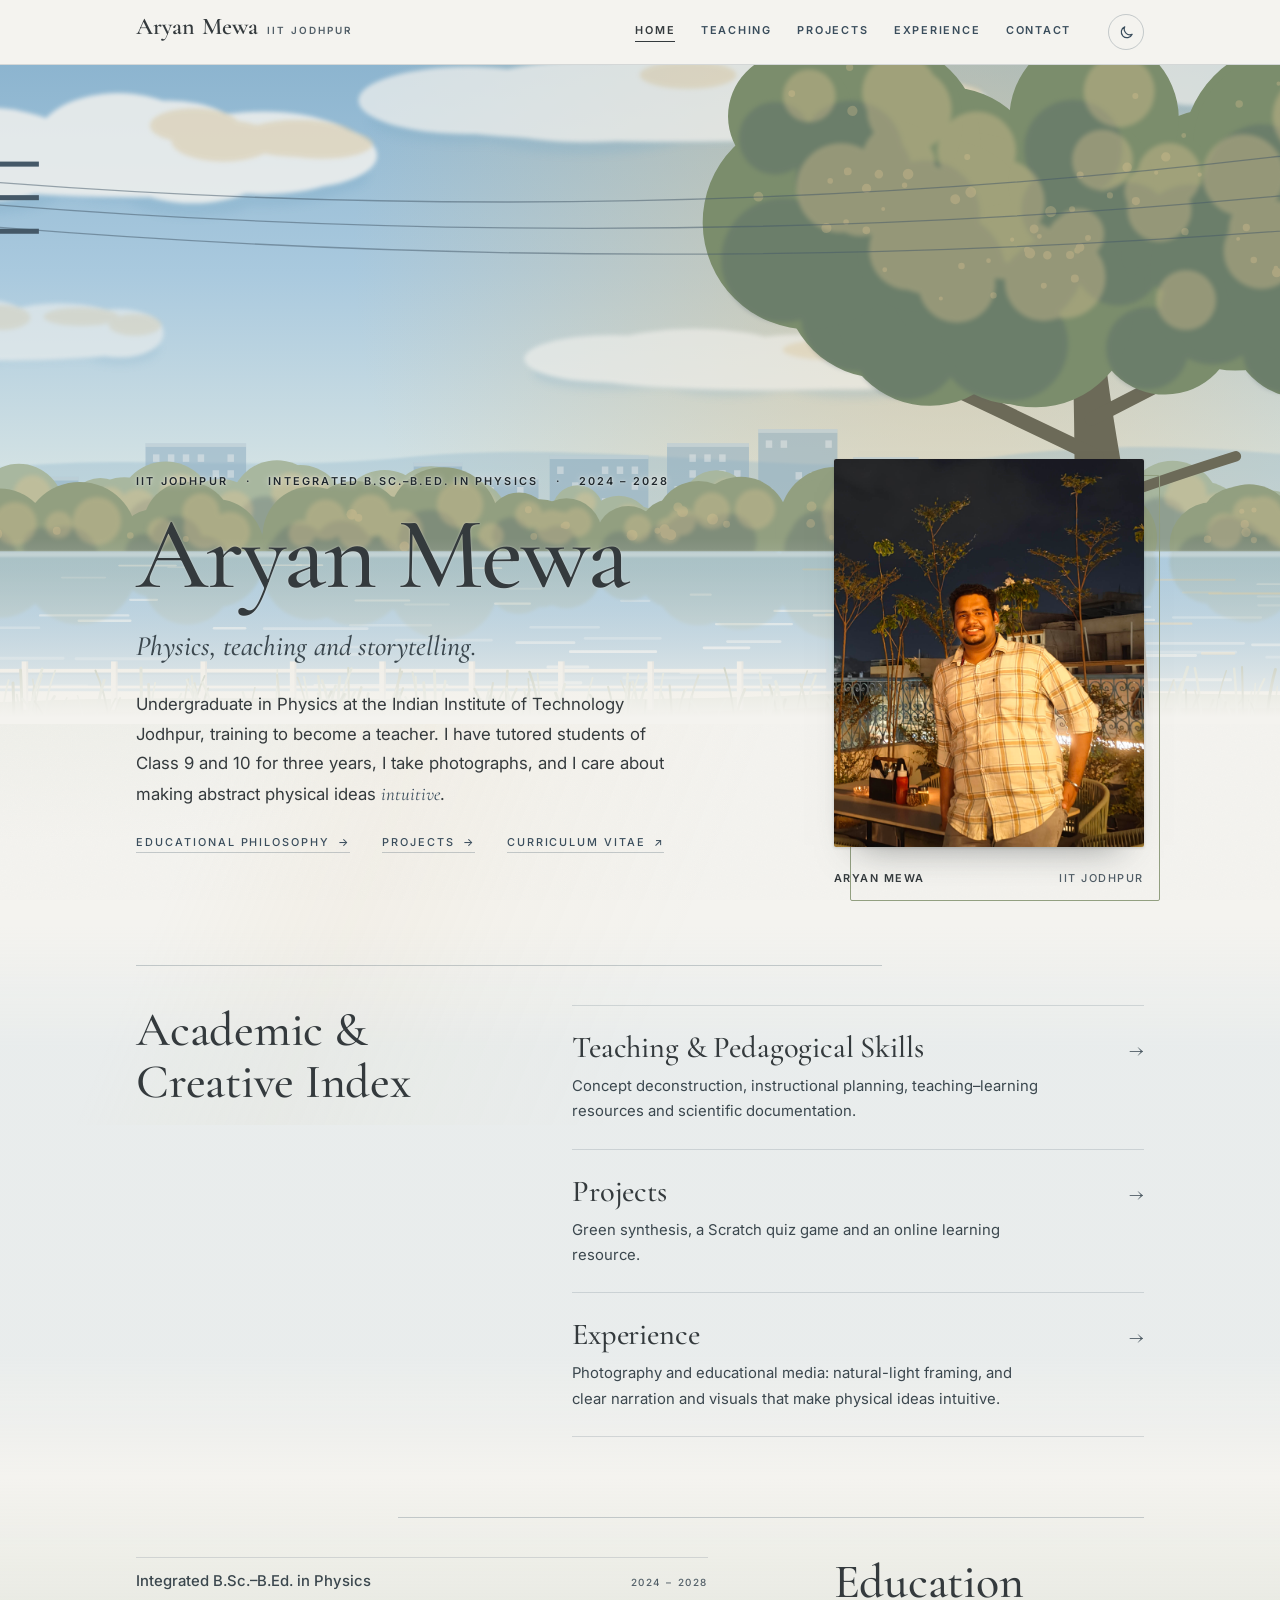
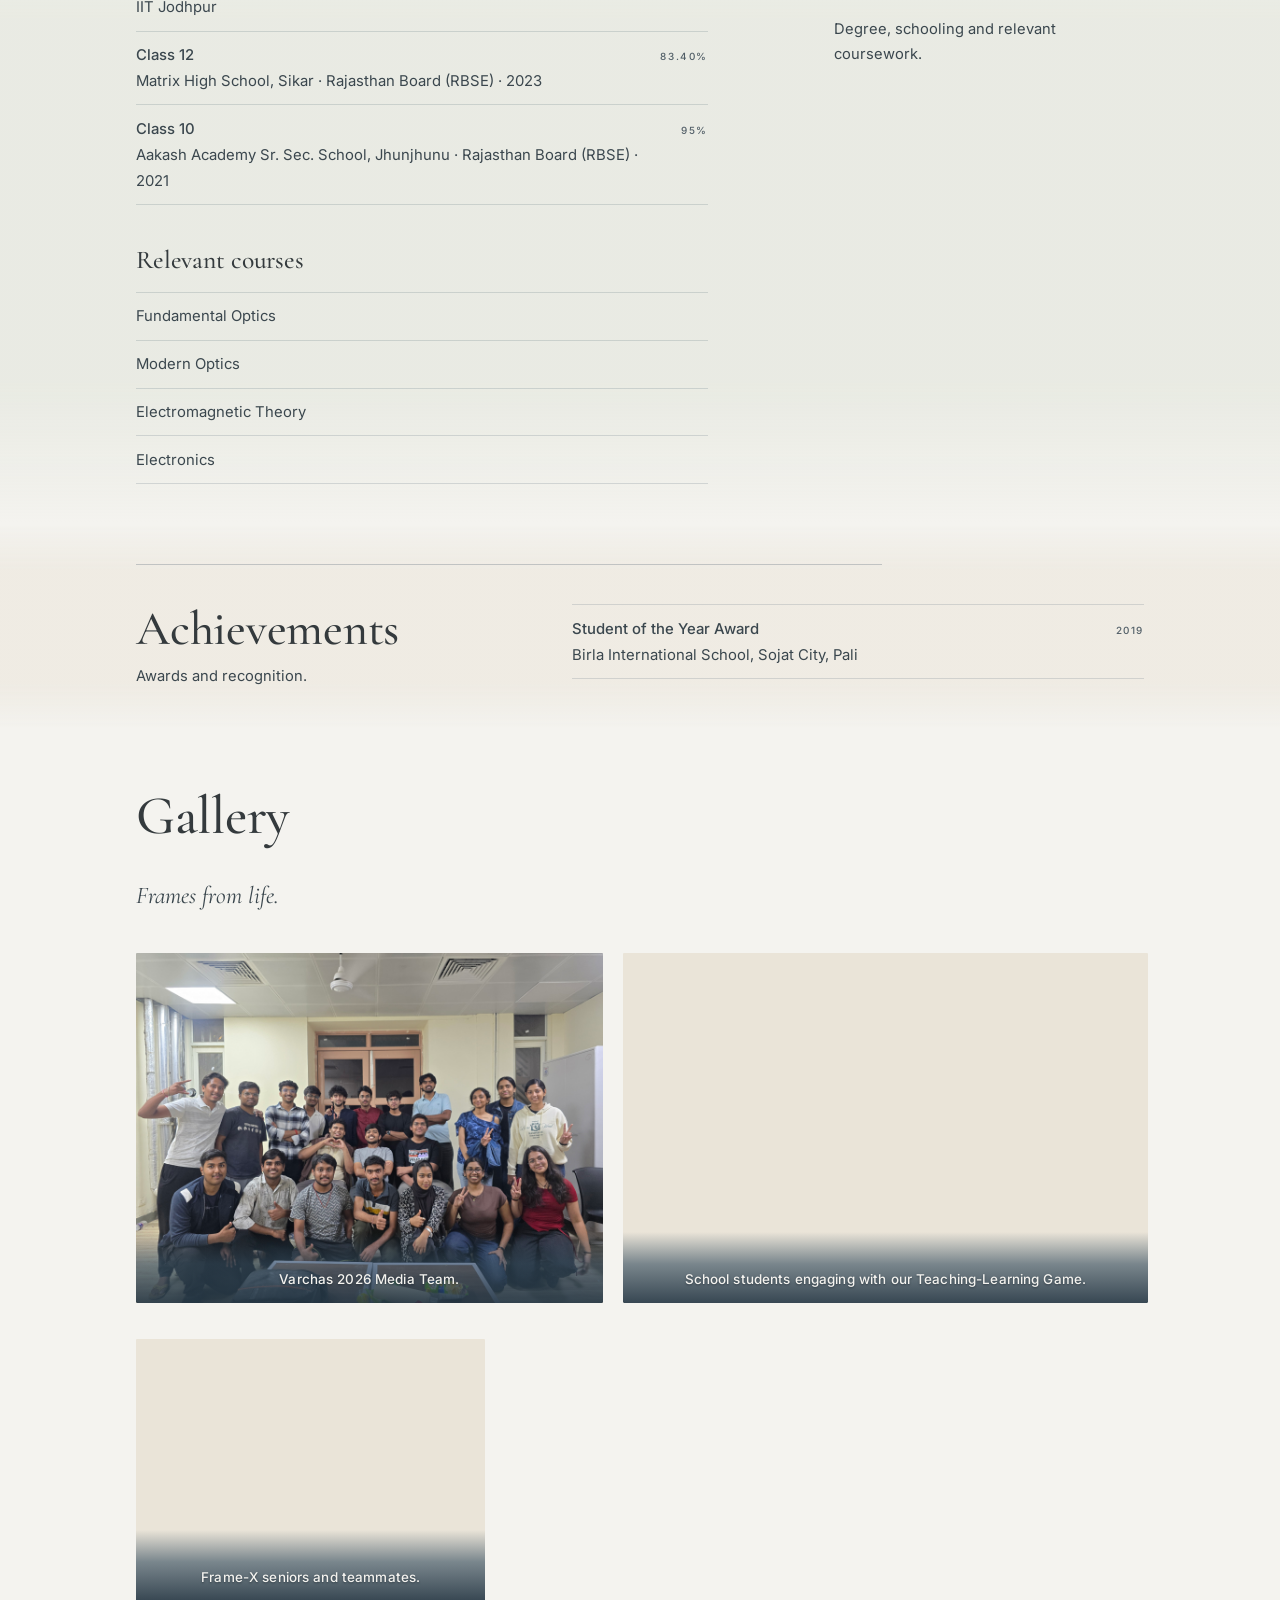
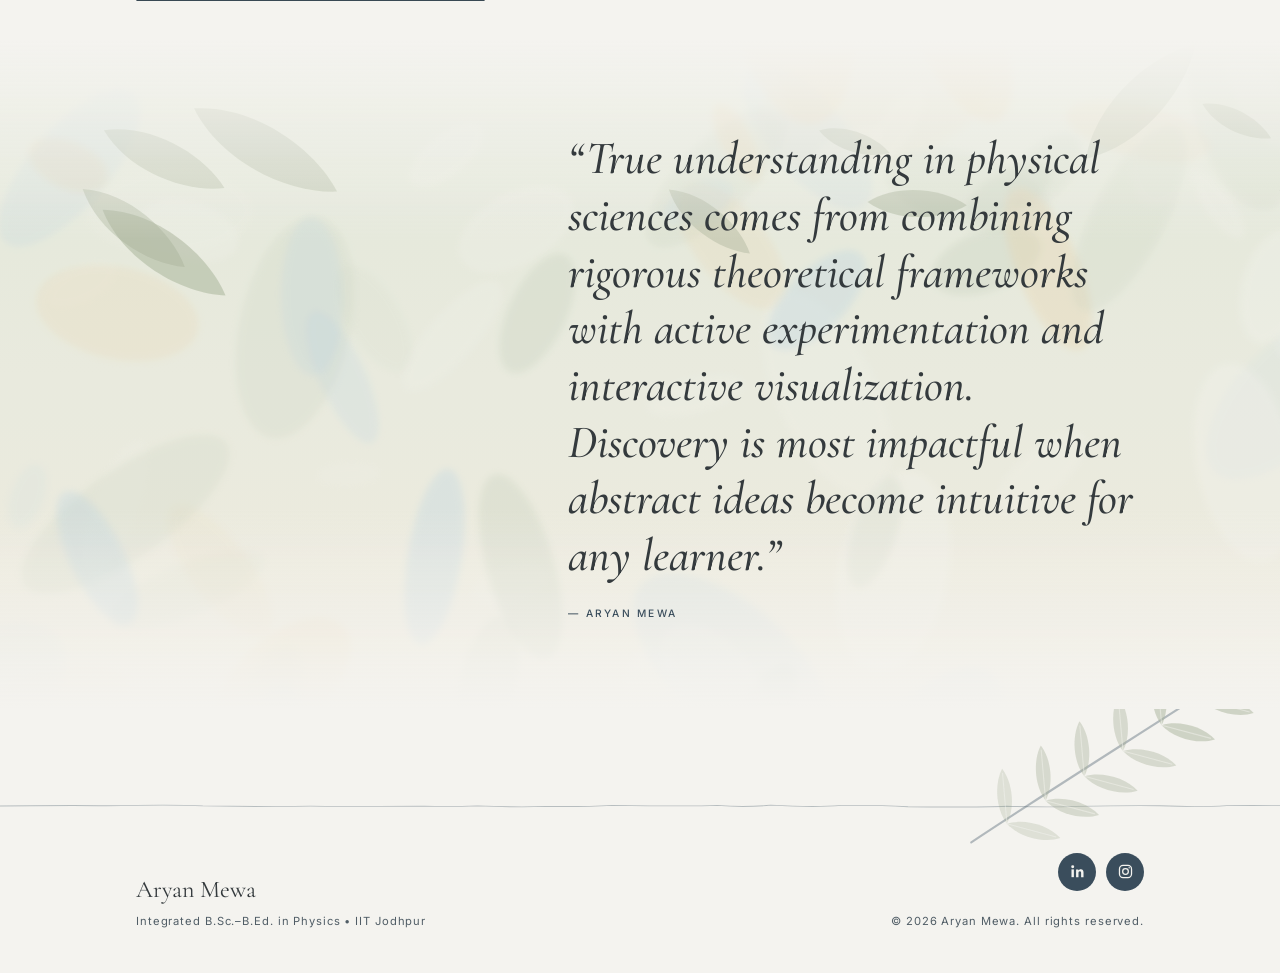
==== index.html @ 39372179 "Initial portfolio upload" ====
<!DOCTYPE html>
<html lang="en">
<head>
  <meta charset="UTF-8">
  <meta name="viewport" content="width=device-width, initial-scale=1.0">
  <title>Aryan Mewa — Physics, Pedagogy &amp; Creative Media | IIT Jodhpur</title>
  <meta name="description" content="Academic and creative portfolio of Aryan Mewa — Integrated B.Sc.–B.Ed. Student in Physics at the Indian Institute of Technology Jodhpur.">
  <meta name="theme-color" content="#F4F3EF">
  <meta name="color-scheme" content="light dark">
  <script>(function(){var t=null;try{t=localStorage.getItem('theme')}catch(e){}if(t!=='dark'&&t!=='light'){t=(window.matchMedia&&matchMedia('(prefers-color-scheme: dark)').matches)?'dark':'light'}document.documentElement.setAttribute('data-theme',t)})();</script>
  <link rel="preconnect" href="https://fonts.googleapis.com">
  <link rel="preconnect" href="https://fonts.gstatic.com" crossorigin>
  <link href="https://fonts.googleapis.com/css2?family=Cormorant+Garamond:ital,wght@0,400;0,500;0,600;1,400;1,500&family=Inter:wght@300;400;500;600&display=swap" rel="stylesheet">
  <link rel="stylesheet" href="assets/style.css">
</head>
<body>
<a class="skip" href="#main">Skip to content</a>
<div class="atmos" aria-hidden="true"></div>
<div class="beam" aria-hidden="true"></div>
<div class="grain" aria-hidden="true"></div>

<header class="nav" data-open="false">
  <div class="nav__in">
    <a class="brand" href="index.html" aria-label="Aryan Mewa, home">Aryan Mewa<small>IIT Jodhpur</small></a>
    <button class="theme-toggle" type="button" aria-label="Switch to dark mode" aria-pressed="false" title="Switch to dark mode"><svg class="ico-moon" viewBox="0 0 24 24" fill="none" stroke="currentColor" stroke-width="1.7" stroke-linecap="round" stroke-linejoin="round" aria-hidden="true" focusable="false"><path d="M20 14.5A8 8 0 0 1 9.5 4a8 8 0 1 0 10.5 10.5z"/></svg><svg class="ico-sun" viewBox="0 0 24 24" fill="none" stroke="currentColor" stroke-width="1.7" stroke-linecap="round" aria-hidden="true" focusable="false"><circle cx="12" cy="12" r="4"/><path d="M12 2.5v2.2M12 19.3v2.2M2.5 12h2.2M19.3 12h2.2M5.3 5.3l1.6 1.6M17.1 17.1l1.6 1.6M5.3 18.7l1.6-1.6M17.1 6.9l1.6-1.6"/></svg></button>
    <button class="nav__toggle" type="button" aria-expanded="false" aria-controls="site-nav">Menu</button>
    <nav aria-label="Primary"><ul class="nav__links" id="site-nav"><li><a href="index.html" aria-current="page">Home</a></li><li><a href="teaching.html">Teaching</a></li><li><a href="projects.html">Projects</a></li><li><a href="experience.html">Experience</a></li><li><a href="contact.html">Contact</a></li></ul></nav>
  </div>
</header>
<main id="main">
<div class="scene scene--home" aria-hidden="true">
  <img class="layer" data-depth="1" src="assets/scenes/home-sky.svg" alt="">
  <img class="layer" data-depth="0.55" src="assets/scenes/home-mid.svg" alt="">
  <img class="layer" data-depth="0.2" src="assets/scenes/home-fore.svg" alt="">
</div>
<section class="hero" aria-labelledby="page-title">
  <div class="wrap">
    <div class="hero__text">
      <p class="kicker reveal">IIT Jodhpur<span aria-hidden="true">·</span>Integrated B.Sc.&ndash;B.Ed. in Physics<span aria-hidden="true">·</span>2024 &ndash; 2028</p>
      <h1 id="page-title" class="hero-name reveal">Aryan Mewa</h1>
      <p class="scene__lede reveal" style="--d:.15s">Physics, teaching and storytelling.</p>
      <p class="lede-sans reveal" style="--d:.25s">Undergraduate in Physics at the Indian Institute of Technology Jodhpur, training to become a teacher. I have tutored students of Class 9 and 10 for three years, I take photographs, and I care about making abstract physical ideas <span class="hl">intuitive</span>.</p>
      <p class="links reveal" style="--d:.3s">
        <a class="go" href="teaching.html">Educational Philosophy <span aria-hidden="true">&rarr;</span></a>
        <a class="go" href="projects.html">Projects <span aria-hidden="true">&rarr;</span></a>
        <a class="go" href="contact.html" data-report-link="cv">Curriculum Vitae <span aria-hidden="true">&nearr;</span></a>
      </p>
    </div>
    <div class="hero__photo reveal" style="--d:.2s">
<figure class="portrait " data-portrait>
  <div class="portrait__frame">
    <img alt="Portrait of Aryan Mewa" width="800" height="1000" hidden>
    <div class="portrait__ph">
      <svg viewBox="0 0 48 48" fill="none" stroke="currentColor" stroke-width="1.6" stroke-linecap="round" aria-hidden="true"><circle cx="24" cy="17" r="8"/><path d="M8 43c1.5-9.5 8-14.5 16-14.5S38.500 33.500 40 43"/></svg>
      <strong>Your photograph goes here</strong>
      <span>Put a photo in the <code>profile-photo</code> folder, then run <code>update-photos.command</code>.</span>
    </div>
  </div>
  <figcaption><strong>Aryan Mewa</strong><span>IIT Jodhpur</span></figcaption>
</figure>
    </div>
  </div>
</section>

<section class="chapter " data-tone="sky">
  <div class="wrap">
    <div class="chapter__head chapter__head--sticky reveal">
      <h2>Academic &amp; Creative Index</h2>
    </div>
    <div class="chapter__body reveal" style="--d:.12s">
      <ul class="index">
        <li><a href="teaching.html"><div><h3>Teaching &amp; Pedagogical Skills</h3><p>Concept deconstruction, instructional planning, teaching&ndash;learning resources and scientific documentation.</p></div><span class="arrow" aria-hidden="true">&rarr;</span></a></li>
        <li><a href="projects.html"><div><h3>Projects</h3><p>Green synthesis, a Scratch quiz game and an online learning resource.</p></div><span class="arrow" aria-hidden="true">&rarr;</span></a></li>
        <li><a href="experience.html"><div><h3>Experience</h3><p>Photography and educational media: natural-light framing, and clear narration and visuals that make physical ideas intuitive.</p></div><span class="arrow" aria-hidden="true">&rarr;</span></a></li>
      </ul>
    </div>
  </div>
</section>

<section class="chapter chapter--flip" data-tone="sage">
  <div class="wrap">
    <div class="chapter__head chapter__head--sticky reveal">
      <h2>Education</h2>
      <p>Degree, schooling and relevant coursework.</p>
    </div>
    <div class="chapter__body reveal" style="--d:.12s">
      <ul class="ruled">
        <li><span><strong>Integrated B.Sc.&ndash;B.Ed. in Physics</strong><br>IIT Jodhpur</span><span class="tag">2024 &ndash; 2028</span></li>
        <li><span><strong>Class 12</strong><br>Matrix High School, Sikar &middot; Rajasthan Board (RBSE) &middot; 2023</span><span class="tag">83.40%</span></li>
        <li><span><strong>Class 10</strong><br>Aakash Academy Sr. Sec. School, Jhunjhunu &middot; Rajasthan Board (RBSE) &middot; 2021</span><span class="tag">95%</span></li>
      </ul>
      <h3 class="plain-h">Relevant courses</h3>
      <ul class="ruled ruled--bullets">
        <li><span>Fundamental Optics</span></li>
        <li><span>Modern Optics</span></li>
        <li><span>Electromagnetic Theory</span></li>
        <li><span>Electronics</span></li>
      </ul>
    </div>
  </div>
</section>

<section class="chapter " data-tone="paper">
  <div class="wrap">
    <div class="chapter__head chapter__head--sticky reveal">
      <h2>Achievements</h2>
      <p>Awards and recognition.</p>
    </div>
    <div class="chapter__body reveal" style="--d:.12s">
      <ul class="ruled">
        <li><span><strong>Student of the Year Award</strong><br>Birla International School, Sojat City, Pali</span><span class="tag">2019</span></li>
      </ul>
    </div>
  </div>
</section>

<section class="gallery" id="gallery" aria-labelledby="gallery-title">
  <div class="wrap">
    <div class="gallery__head">
      <h2 id="gallery-title">Gallery</h2>
      <p>Frames from life.</p>
    </div>
    <div id="gallery-root"></div>
  </div>
</section>

<section class="interlude" aria-label="Quotation">
  <img class="interlude__bg" src="assets/scenes/dapple.svg" alt="" aria-hidden="true">
  <div class="wrap">
    <blockquote class="reveal right">&ldquo;True understanding in physical sciences comes from combining rigorous theoretical frameworks with active experimentation and interactive visualization. Discovery is most impactful when abstract ideas become intuitive for any learner.&rdquo;<cite>— Aryan Mewa</cite></blockquote>
  </div>
</section>
</main>
<footer class="foot">
  <img class="foot__rule" src="assets/scenes/hand-rule.svg" alt="" aria-hidden="true">
  <img class="foot__sprig" src="assets/scenes/sprig.svg" alt="" aria-hidden="true">
  <div class="wrap">
    <div>
      <span class="foot__name">Aryan Mewa</span>
      <small>Integrated B.Sc.&ndash;B.Ed. in Physics &bull; IIT Jodhpur</small>
    </div>
    <div class="foot__right">
      <ul class="social" aria-label="Aryan Mewa online"><li><a href="https://www.linkedin.com/in/aryan-mewa-22254923b" target="_blank" rel="noopener noreferrer" aria-label="LinkedIn (opens in a new tab)" title="LinkedIn"><svg viewBox="0 0 24 24" fill="currentColor" aria-hidden="true" focusable="false"><circle cx="5.2" cy="5.3" r="2.1"/><rect x="3.5" y="9" width="3.4" height="11"/><path d="M10 9h3.2v1.6c.6-1.1 1.9-1.9 3.5-1.9 3 0 3.8 2 3.8 4.6V20h-3.4v-5.8c0-1.4-.3-2.4-1.7-2.4-1.5 0-2 1-2 2.5V20H10z"/></svg></a></li><li><a href="https://www.instagram.com/ben_mew_/" target="_blank" rel="noopener noreferrer" aria-label="Instagram (opens in a new tab)" title="Instagram"><svg viewBox="0 0 24 24" fill="none" stroke="currentColor" stroke-width="1.8" aria-hidden="true" focusable="false"><rect x="3.5" y="3.5" width="17" height="17" rx="5"/><circle cx="12" cy="12" r="4"/><circle cx="17.2" cy="6.8" r="1" fill="currentColor" stroke="none"/></svg></a></li></ul>
      <span class="s">&copy; 2026 Aryan Mewa. All rights reserved.</span>
    </div>
  </div>
</footer>
<script src="assets/photos.js" defer></script>
<script src="assets/site.js" defer></script>
<script src="assets/portrait.js" defer></script>
<script src="assets/gallery.js" defer></script>
<script src="assets/report.js" defer></script>
</body>
</html>
---- assets/style.css ----
/* ==========================================================================
   Aryan Mewa — portfolio
   A quiet, naturalistic, afternoon-light design system.
   One continuous environment: sections are separated by whitespace, thin rules,
   soft tonal washes and illustration — not by stacks of boxes.
   ========================================================================== */

:root {
  /* palette */
  --sky: #A9C9DE;
  --sky-deep: #7EABC6;
  --mist: #F4F3EF;
  --paper: #EAE4D8;
  --sage: #B8C5AE;
  --olive: #929F80;
  --blush: #D9B7B1;
  --sun: #E7C995;
  --ink-blue: #3a4d5c;
  --ink: #343A3D;

  /* derived text tones (checked for AA on --mist) */
  --ink-soft: #3b474e;
  --caption: #505d66;
  --olive-ink: #43523a;
  --rose-ink: #6e413c;
  --sun-ink: #77591f;
  --rule: rgba(69, 89, 104, 0.28);
  --rule-soft: rgba(69, 89, 104, 0.18);

  /* type */
  --serif: "Cormorant Garamond", "Hiragino Mincho ProN", "Yu Mincho", "Iowan Old Style", Georgia, serif;
  --sans: "Inter", system-ui, -apple-system, "Segoe UI", Roboto, sans-serif;

  /* space + measure */
  --wrap: 1120px;
  --gutter: clamp(20px, 5vw, 56px);
  --measure: 60ch;
  --s1: 0.5rem;
  --s2: 1rem;
  --s3: 1.5rem;
  --s4: 2.5rem;
  --s5: clamp(3.5rem, 7vw, 6rem);
  --s6: clamp(5rem, 11vw, 9.5rem);

  --ease: cubic-bezier(0.22, 0.61, 0.36, 1);
  --slow: 1.3s;
}

*, *::before, *::after { box-sizing: border-box; }
html { background: var(--mist); -webkit-text-size-adjust: 100%; }
body {
  margin: 0;
  font-family: var(--sans);
  font-size: 1rem;
  line-height: 1.75;
  color: var(--ink);
  background: transparent;
  text-rendering: optimizeLegibility;
  -webkit-font-smoothing: antialiased;
  overflow-x: hidden;
}
img, svg { max-width: 100%; display: block; }
a { color: inherit; text-decoration: none; }
::selection { background: rgba(231, 201, 149, 0.55); color: var(--ink); }
:focus-visible { outline: 2px solid var(--ink-blue); outline-offset: 4px; border-radius: 2px; }

.skip { position: absolute; left: -999px; top: 8px; background: var(--mist); padding: 8px 14px; z-index: 100; border: 1px solid var(--rule); }
.skip:focus { left: 12px; }

/* --------------------------------------------------------------------------
   Atmosphere: a quiet sky wash and paper tone, always BEHIND the content
   -------------------------------------------------------------------------- */
.atmos { position: fixed; inset: 0; z-index: -3; pointer-events: none;
  background:
    radial-gradient(70% 42% at 10% 4%, rgba(169, 201, 222, 0.30), transparent 70%),
    radial-gradient(55% 36% at 94% 30%, rgba(231, 201, 149, 0.14), transparent 72%),
    radial-gradient(60% 40% at 4% 64%, rgba(184, 197, 174, 0.18), transparent 74%),
    var(--mist);
}
.beam { position: fixed; inset: -25%; z-index: -2; pointer-events: none; will-change: transform;
  background: linear-gradient(112deg, transparent 38%, rgba(231, 201, 149, 0.08) 46%, rgba(231, 201, 149, 0.03) 52%, transparent 60%);
  animation: beam 90s ease-in-out infinite alternate;
}
@keyframes beam { from { transform: translate3d(-5%, 0, 0); } to { transform: translate3d(6%, 0, 0); } }
/* paper grain now lives behind the content and is barely there */
.grain { position: fixed; inset: 0; z-index: -1; pointer-events: none; opacity: 0.35; mix-blend-mode: multiply;
  background-image: url("data:image/svg+xml,%3Csvg xmlns='http://www.w3.org/2000/svg' width='220' height='220'%3E%3Cfilter id='n'%3E%3CfeTurbulence type='fractalNoise' baseFrequency='.8' numOctaves='2' stitchTiles='stitch'/%3E%3CfeColorMatrix values='0 0 0 0 .27 0 0 0 0 .35 0 0 0 0 .41 0 0 0 .06 0'/%3E%3C/filter%3E%3Crect width='100%25' height='100%25' filter='url(%23n)'/%3E%3C/svg%3E");
}

/* --------------------------------------------------------------------------
   Navigation: solid, crisp, no backdrop blur
   -------------------------------------------------------------------------- */
.nav { position: fixed; top: 0; left: 0; right: 0; z-index: 50; background: var(--mist); border-bottom: 1px solid var(--rule-soft); }
.nav__in { max-width: var(--wrap); margin: 0 auto; padding: 14px var(--gutter); display: flex; align-items: baseline; justify-content: space-between; gap: var(--s3); }
.brand { font-family: var(--serif); font-size: 1.5rem; font-weight: 600; letter-spacing: 0.005em; color: var(--ink); line-height: 1; }
.brand small { font: 600 0.62rem var(--sans); letter-spacing: 0.2em; text-transform: uppercase; color: var(--caption); margin-left: 0.9em; }
.nav__links { display: flex; gap: clamp(12px, 2vw, 30px); margin: 0; padding: 0; list-style: none; }
.nav__links a { position: relative; display: inline-block; padding: 6px 0; font: 600 0.68rem var(--sans); letter-spacing: 0.16em; text-transform: uppercase; color: var(--ink-blue); transition: color 0.4s var(--ease); }
.nav__links a::after { content: ""; position: absolute; left: 0; right: 0; bottom: 1px; height: 1px; background: currentColor; transform: scaleX(0); transform-origin: left; transition: transform 0.6s var(--ease); }
.nav__links a:hover::after, .nav__links a[aria-current="page"]::after { transform: scaleX(1); }
.nav__links a:hover, .nav__links a[aria-current="page"] { color: var(--ink); }
.nav__toggle { display: none; background: none; border: 0; padding: 6px 0; font: 600 0.68rem var(--sans); letter-spacing: 0.18em; text-transform: uppercase; color: var(--ink-blue); cursor: pointer; }

@media (max-width: 980px) { .nav__links { gap: 12px; } .nav__links a { letter-spacing: 0.1em; font-size: 0.64rem; } .brand small { display: none; } }
@media (max-width: 840px) {
  .nav__in { gap: 0; }
  .nav__toggle { display: inline-block; margin-left: auto; }
  .nav__links { position: absolute; top: 100%; left: 0; right: 0; flex-direction: column; gap: 0; padding: 8px var(--gutter) 22px;
    background: var(--mist); border-bottom: 1px solid var(--rule);
    opacity: 0; visibility: hidden; transform: translateY(-6px); transition: opacity 0.4s var(--ease), transform 0.4s var(--ease), visibility 0.4s; }
  .nav[data-open="true"] .nav__links { opacity: 1; visibility: visible; transform: none; }
  .nav__links a { display: block; padding: 13px 0; font-size: 0.76rem; letter-spacing: 0.16em; border-bottom: 1px solid var(--rule-soft); }
  .nav__links a::after { display: none; }
}

/* --------------------------------------------------------------------------
   Scene: a clear illustrated band that settles into paper; the title sits on
   paper, so every word keeps full contrast.
   -------------------------------------------------------------------------- */
.scene { position: relative; height: clamp(360px, 44vw, 600px); margin-top: 58px; overflow: hidden; isolation: isolate; background: var(--sky); }
.scene--home { height: clamp(420px, 52vw, 700px); }
.scene .layer { position: absolute; left: 0; top: -6%; width: 100%; height: 112%; object-fit: cover; object-position: 50% 100%; user-select: none; -webkit-user-drag: none; }
@media (max-width: 700px) { .scene { height: clamp(300px, 70vw, 420px); } .scene--home { height: clamp(340px, 86vw, 480px); } .scene .layer { object-position: 66% 100%; } }
.scene::after { content: ""; position: absolute; left: 0; right: 0; bottom: -1px; height: 28%; z-index: 5; pointer-events: none;
  background: linear-gradient(to bottom, rgba(244, 243, 239, 0), var(--mist) 96%); }
.pagehead { position: relative; z-index: 6; margin-top: calc(-1 * clamp(110px, 14.5vw, 215px)); padding-top: 1.75rem; padding-bottom: var(--s3); }
.wrap { max-width: var(--wrap); margin: 0 auto; padding-inline: var(--gutter); }

.kicker { display: flex; flex-wrap: wrap; align-items: baseline; gap: 0.4rem 1.1rem; margin: 0 0 var(--s2);
  font: 600 0.68rem var(--sans); letter-spacing: 0.2em; text-transform: uppercase; color: var(--ink-blue); }
h1, h2, h3, h4 { font-family: var(--serif); font-weight: 500; color: var(--ink); margin: 0; letter-spacing: -0.005em; }
h1 { font-size: clamp(2.6rem, 6.2vw, 5rem); line-height: 1.04; font-weight: 500; max-width: 17ch; }
h1.hero-name { font-size: clamp(3.2rem, 8vw, 6.4rem); font-weight: 500; max-width: none; letter-spacing: -0.02em; line-height: 0.98; }
.scene__lede { max-width: 36rem; margin: var(--s3) 0 0; font-family: var(--serif); font-style: italic; font-weight: 500; font-size: clamp(1.3rem, 2.4vw, 1.75rem); line-height: 1.35; color: var(--ink-soft); }
.scene__meta { margin: var(--s3) 0 0; max-width: 32rem; font-size: 0.95rem; color: var(--ink-soft); }

/* --------------------------------------------------------------------------
   Chapters: open, asymmetric, separated by whitespace and a single thin rule
   -------------------------------------------------------------------------- */
.chapter { position: relative; padding: var(--s4) 0; background: var(--wash, none); }
.chapter[data-tone="sky"]   { --wash: linear-gradient(to bottom, transparent, rgba(169, 201, 222, 0.14) 22%, rgba(169, 201, 222, 0.14) 78%, transparent); }
.chapter[data-tone="sage"]  { --wash: linear-gradient(to bottom, transparent, rgba(184, 197, 174, 0.18) 22%, rgba(184, 197, 174, 0.18) 78%, transparent); }
.chapter[data-tone="blush"] { --wash: linear-gradient(to bottom, transparent, rgba(217, 183, 177, 0.14) 22%, rgba(217, 183, 177, 0.14) 78%, transparent); }
.chapter[data-tone="sun"]   { --wash: linear-gradient(to bottom, transparent, rgba(231, 201, 149, 0.14) 22%, rgba(231, 201, 149, 0.14) 78%, transparent); }
.chapter[data-tone="paper"] { --wash: linear-gradient(to bottom, transparent, rgba(234, 228, 216, 0.5) 22%, rgba(234, 228, 216, 0.5) 78%, transparent); }
.chapter--quiet { padding: var(--s4) 0 var(--s5); }

.chapter > .wrap { display: grid; grid-template-columns: repeat(12, minmax(0, 1fr)); column-gap: clamp(16px, 3vw, 40px); row-gap: var(--s4); }
.chapter > .wrap::before { content: ""; grid-column: 1 / span 9; border-top: 1px solid var(--rule); margin-bottom: calc(var(--s4) * -0.4); }
.chapter--flip > .wrap::before { grid-column: 4 / -1; }
.chapter__head { grid-column: 1 / span 4; align-self: start; }
.chapter__body { grid-column: 6 / span 7; min-width: 0; }
.chapter--flip .chapter__head { grid-column: 9 / span 4; grid-row: 2; }
.chapter--flip .chapter__body { grid-column: 1 / span 7; grid-row: 2; }
.chapter--wide .chapter__body { grid-column: 1 / -1; }
.chapter--wide .chapter__head { grid-column: 1 / span 7; }
.chapter > .wrap { grid-auto-flow: row; }
.chapter__head, .chapter__body { grid-row: 2; }
.chapter--wide .chapter__body { grid-row: 3; }

@media (min-width: 900px) { .chapter__head--sticky { position: sticky; top: 96px; } }
@media (max-width: 899px) {
  .chapter > .wrap { display: block; }
  .chapter > .wrap::before { display: block; margin-bottom: var(--s4); }
  .chapter__head { margin-bottom: var(--s3); }
}

.chapter h2 { font-size: clamp(2rem, 3.8vw, 3rem); line-height: 1.08; font-weight: 500; margin-bottom: var(--s1); }
.eyebrow { display: block; margin-bottom: var(--s1); font: 600 0.66rem var(--sans); letter-spacing: 0.2em; text-transform: uppercase; color: var(--olive-ink); }
.eyebrow--sky { color: var(--ink-blue); } .eyebrow--rose { color: var(--rose-ink); } .eyebrow--sun { color: var(--sun-ink); }
.chapter__head p { margin: 0; max-width: 22rem; font-size: 0.92rem; line-height: 1.7; color: var(--ink-soft); }

/* text */
.chapter__body p { margin: 0 0 1.25em; max-width: var(--measure); color: var(--ink); }
.lede { font-size: clamp(1.05rem, 1.5vw, 1.2rem); line-height: 1.75; color: var(--ink); }
.chapter__body p:last-child { margin-bottom: 0; }
.chapter__body strong, .chapter__head strong { font-weight: 500; }
.hl { font-family: var(--serif); font-style: italic; font-size: 1.12em; color: var(--ink-blue); }
.chapter__body em { font-style: italic; }
.small { font-size: 0.84rem; color: var(--caption); }
.label { display: block; margin-bottom: 0.6rem; font: 600 0.64rem var(--sans); letter-spacing: 0.2em; text-transform: uppercase; color: var(--ink-blue); }

/* pull quotes */
.pull { margin: var(--s4) 0; padding: 0 0 0 var(--s3); border-left: 2px solid var(--olive); max-width: 40rem; font-family: var(--serif); font-style: italic; font-weight: 500; font-size: clamp(1.3rem, 2.4vw, 1.75rem); line-height: 1.4; color: var(--ink-blue); }
.pull cite { display: block; margin-top: var(--s2); font: 500 0.64rem var(--sans); font-style: normal; letter-spacing: 0.2em; text-transform: uppercase; color: var(--caption); }

/* Interlude: a large quiet moment — dappled light and one quotation */
.interlude { position: relative; overflow: hidden; padding: var(--s5) 0; isolation: isolate; }
.interlude__bg { position: absolute; left: 0; top: -12%; width: 100%; height: 124%; object-fit: cover; z-index: -1; opacity: 0.8; }
.interlude::before, .interlude::after { content: ""; position: absolute; left: 0; right: 0; height: 30%; z-index: 0; pointer-events: none; }
.interlude::before { top: 0; background: linear-gradient(var(--mist), transparent); }
.interlude::after { bottom: 0; background: linear-gradient(transparent, var(--mist)); }
.interlude blockquote { position: relative; z-index: 1; margin: 0 auto 0 0; max-width: 36rem; font-family: var(--serif); font-style: italic; font-size: clamp(1.7rem, 3.8vw, 2.9rem); line-height: 1.22; font-weight: 500; color: var(--ink); }
.interlude blockquote.right { margin-left: auto; margin-right: 0; }
.interlude cite { display: block; margin-top: var(--s3); font: 500 0.64rem var(--sans); font-style: normal; letter-spacing: 0.22em; text-transform: uppercase; color: var(--ink-blue); }

/* --------------------------------------------------------------------------
   Content patterns (all open: rules + whitespace)
   -------------------------------------------------------------------------- */
/* numbered path (method steps, learning pursuits) */
.path { list-style: none; margin: 0; padding: 0; position: relative; counter-reset: p; }
.path::before { content: ""; position: absolute; left: 11px; top: 14px; bottom: 14px; width: 1px; background: linear-gradient(var(--olive), var(--rule) 80%, transparent); }
.path li { position: relative; padding: 0 0 var(--s3) 54px; counter-increment: p; }
.path li:last-child { padding-bottom: 0; }
.path li::before { content: ""; position: absolute; left: 6px; top: 10px; width: 11px; height: 11px; border-radius: 50%; background: var(--mist); border: 1px solid var(--olive); box-shadow: 0 0 0 4px rgba(244, 243, 239, 0.9); }
.path li:nth-child(3n+1)::before { background: var(--sun); border-color: #c9a45e; }
.path .no { display: block; font-family: var(--serif); font-style: italic; font-size: 1.05rem; color: var(--olive-ink); margin-bottom: 2px; }
.path h3 { font-size: 1.28rem; font-weight: 500; margin-bottom: 0.2rem; }
.path p { margin: 0; max-width: 46ch; font-size: 0.95rem; color: var(--ink-soft); }

/* ruled list */
.ruled { list-style: none; margin: 0; padding: 0; }
.ruled li { padding: 0.65rem 0; border-bottom: 1px solid var(--rule-soft); font-size: 0.93rem; color: var(--ink-soft); display: flex; justify-content: space-between; gap: var(--s2); align-items: baseline; }
.ruled li:first-child { border-top: 1px solid var(--rule-soft); }
.ruled .tag { font: 500 0.62rem var(--sans); letter-spacing: 0.16em; text-transform: uppercase; color: var(--caption); text-align: right; flex: none; }
.ruled--bullets li { display: block; }

/* open columns divided by hairlines */
.cols { display: grid; gap: var(--s4) clamp(24px, 4vw, 56px); }
.cols--2 { grid-template-columns: repeat(2, minmax(0, 1fr)); }
.cols--3 { grid-template-columns: repeat(3, minmax(0, 1fr)); }
.cols > * { min-width: 0; }
.cols--rule > * + * { border-left: 1px solid var(--rule-soft); padding-left: clamp(18px, 3vw, 40px); }
.cols h3 { font-size: 1.35rem; font-weight: 500; margin-bottom: 0.35rem; }
.cols p { margin: 0; font-size: 0.93rem; color: var(--ink-soft); line-height: 1.7; }
@media (max-width: 899px) {
  .cols--3 { grid-template-columns: 1fr; }
  .cols--rule > * + * { border-left: 0; padding-left: 0; border-top: 1px solid var(--rule-soft); padding-top: var(--s3); }
}
@media (max-width: 560px) { .cols--2 { grid-template-columns: 1fr; } }

/* tools / skills: open definition list */
.deflist { margin: 0; display: grid; grid-template-columns: repeat(2, minmax(0, 1fr)); gap: 0 clamp(24px, 4vw, 56px); }
.deflist > div { padding: var(--s3) 0; border-top: 1px solid var(--rule-soft); }
.deflist dt { font-family: var(--serif); font-size: 1.3rem; font-weight: 500; line-height: 1.2; }
.deflist dt small { display: block; margin-top: 0.2rem; font: 500 0.62rem var(--sans); letter-spacing: 0.18em; text-transform: uppercase; color: var(--olive-ink); }
.deflist dd { margin: 0.5rem 0 0; font-size: 0.93rem; line-height: 1.7; color: var(--ink-soft); max-width: 40ch; }
@media (max-width: 640px) { .deflist { grid-template-columns: 1fr; } }
.deflist--one { grid-template-columns: 1fr; }
.deflist--one dd { max-width: 54ch; }

/* facts strip */
.facts { display: grid; grid-template-columns: repeat(4, minmax(0, 1fr)); margin: var(--s4) 0 0; padding: var(--s3) 0 0; border-top: 1px solid var(--rule); }
.facts > div + div { padding-left: var(--s2); border-left: 1px solid var(--rule-soft); }
.facts dt { font: 500 0.6rem var(--sans); letter-spacing: 0.2em; text-transform: uppercase; color: var(--caption); }
.facts dd { margin: 0.3rem 0 0; font-family: var(--serif); font-size: 1.2rem; line-height: 1.25; }
@media (max-width: 640px) { .facts { grid-template-columns: repeat(2, 1fr); row-gap: var(--s3); } .facts > div:nth-child(3) { padding-left: 0; border-left: 0; } }

/* principles: wide editorial rows with big italic numerals */
.principles { list-style: none; margin: 0; padding: 0; }
.principles li { display: grid; grid-template-columns: 4.2rem minmax(0, 1fr); column-gap: var(--s3); padding: var(--s3) 0; border-top: 1px solid var(--rule-soft); }
.principles li:last-child { border-bottom: 1px solid var(--rule-soft); }
.principles .n { font-family: var(--serif); font-style: italic; font-size: 2.6rem; line-height: 0.9; color: #5d6c4c; }
.principles li:nth-child(2) .n { color: #94554d; } .principles li:nth-child(3) .n { color: #3f7396; }
.principles li:nth-child(4) .n { color: #8a6618; } .principles li:nth-child(5) .n { color: #5d6c4c; } .principles li:nth-child(6) .n { color: #94554d; }
.principles h3 { font-size: 1.45rem; font-weight: 500; line-height: 1.15; }
.principles h3 small { display: block; margin-top: 0.3rem; font: 500 0.62rem var(--sans); letter-spacing: 0.2em; text-transform: uppercase; color: var(--caption); }
.principles p { margin: 0.7rem 0 0; font-size: 0.95rem; color: var(--ink-soft); max-width: 52ch; }

/* a single, genuinely useful grouped note: thin border, paper tint, no nesting */
.note { margin: var(--s3) 0 0; padding: var(--s3); background: rgba(234, 228, 216, 0.6); border: 1px solid var(--rule); border-radius: 2px; }
.note p { margin: 0 0 0.8em; font-size: 0.93rem; color: var(--ink-soft); }
.note .ok { display: flex; gap: 0.5rem; align-items: baseline; font: 500 0.7rem var(--sans); letter-spacing: 0.1em; color: var(--olive-ink); margin: 0; }

/* links + buttons */
.link { color: var(--ink-blue); border-bottom: 1px solid var(--rule); padding-bottom: 1px; transition: color 0.6s var(--ease), border-color 0.6s var(--ease); }
.link:hover { color: var(--ink); border-color: var(--sun); }
.go { display: inline-flex; align-items: baseline; gap: 0.5rem; font: 500 0.68rem var(--sans); letter-spacing: 0.18em; text-transform: uppercase; color: var(--ink-blue); padding-bottom: 3px; border-bottom: 1px solid var(--rule); transition: color 0.6s var(--ease), border-color 0.6s var(--ease), gap 0.6s var(--ease); }
.go:hover { color: var(--ink); border-color: var(--sun); gap: 0.8rem; }
.btn { display: inline-flex; align-items: center; gap: 0.6rem; padding: 0.8rem 1.3rem; font: 500 0.68rem var(--sans); letter-spacing: 0.18em; text-transform: uppercase; color: var(--ink-blue); background: transparent; border: 1px solid rgba(69, 89, 104, 0.4); border-radius: 2px; cursor: pointer; transition: background 0.7s var(--ease), border-color 0.7s var(--ease), color 0.7s var(--ease); }
.btn:hover { background: rgba(169, 201, 222, 0.28); border-color: var(--ink-blue); color: var(--ink); }
.btn svg { width: 15px; height: 15px; flex: none; }

/* index list on Home: open rows */
.index { list-style: none; margin: 0; padding: 0; }
.index li { border-top: 1px solid var(--rule-soft); }
.index li:last-child { border-bottom: 1px solid var(--rule-soft); }
.index a { display: grid; grid-template-columns: minmax(0, 1fr) auto; gap: var(--s3); align-items: baseline; padding: var(--s3) 0; transition: padding-left 0.8s var(--ease); }
.index a:hover { padding-left: 0.6rem; }
.index h3 { font-size: clamp(1.4rem, 2.4vw, 1.9rem); font-weight: 500; line-height: 1.15; transition: color 0.6s var(--ease); }
.index a:hover h3 { color: var(--ink-blue); }
.index p { margin: 0.5rem 0 0; font-size: 0.93rem; color: var(--ink-soft); max-width: 52ch; line-height: 1.7; }
.index .arrow { font-family: var(--serif); font-size: 1.4rem; color: var(--caption); transition: transform 0.8s var(--ease); }
.index a:hover .arrow { transform: translateX(6px); }
@media (max-width: 760px) { .index a { grid-template-columns: 1fr auto; } }

/* contact */
.mail { display: inline-block; font-family: var(--serif); font-size: clamp(1.7rem, 4.6vw, 3.2rem); font-weight: 500; line-height: 1.1; color: var(--ink); border-bottom: 1px solid var(--rule); padding-bottom: 0.2rem; word-break: break-all; transition: border-color 0.6s var(--ease), color 0.6s var(--ease); }
.mail:hover { border-color: var(--sun); color: var(--ink-blue); }
.copied { color: var(--olive-ink); }
.cv-note { display: block; margin-top: 0.8rem; font-size: 0.84rem; color: var(--rose-ink); min-height: 1.3em; }

/* --------------------------------------------------------------------------
   Footer
   -------------------------------------------------------------------------- */
.foot { position: relative; padding: var(--s5) 0 var(--s4); margin-top: 0; overflow: hidden; }
.foot__rule { display: block; width: 100%; height: 14px; margin-bottom: var(--s4); }
.foot .wrap { display: flex; flex-wrap: wrap; justify-content: space-between; gap: var(--s3); align-items: flex-end; position: relative; z-index: 1; }
.foot__name { font-family: var(--serif); font-size: 1.5rem; display: block; line-height: 1.2; }
.foot small, .foot span.s { font: 400 0.7rem var(--sans); letter-spacing: 0.08em; color: var(--caption); }
.foot__sprig { position: absolute; right: -10px; bottom: 120px; width: min(340px, 52vw); opacity: 0.75; pointer-events: none; }
.foot__right { text-align: right; }

/* --------------------------------------------------------------------------
   Motion: ambient only (drifting light, water shimmer); nothing tied to scrolling
   -------------------------------------------------------------------------- */

@media (prefers-reduced-motion: reduce) {
  .beam { animation: none; }
  * { transition-duration: 0.01ms !important; }
}
@media print { .atmos, .beam, .grain, .nav, .scene .layer { display: none; } .scene { min-height: 0; } .scene__title { position: static; } }


/* ==========================================================================
   Portrait (Home + About)
   ========================================================================== */
.hero { position: relative; z-index: 6; margin-top: calc(-1 * clamp(170px, 19.5vw, 290px)); padding-bottom: var(--s4); }
.hero > .wrap { display: grid; grid-template-columns: repeat(12, minmax(0, 1fr)); column-gap: clamp(16px, 3vw, 40px); align-items: end; }
.hero__text { grid-column: 1 / span 7; padding-bottom: var(--s2); }
.hero__photo { grid-column: 9 / span 4; align-self: end; margin-top: calc(-1 * clamp(150px, 19vw, 270px)); }
.hero__text .scene__lede { margin-top: var(--s3); }
.hero__text .lede-sans { margin: var(--s3) 0 0; max-width: 34rem; color: var(--ink); }
.hero__text .links { display: flex; flex-wrap: wrap; gap: 0.9rem 2rem; margin-top: var(--s3); }

.portrait { position: relative; margin: 0; isolation: isolate; }
.portrait::before { content: ""; position: absolute; z-index: -1; inset: 16px -16px -16px 16px; border: 1px solid var(--olive); border-radius: 2px; }
.portrait__frame { position: relative; aspect-ratio: 4 / 5; overflow: hidden; border-radius: 2px; background: var(--paper);
  box-shadow: 0 1px 3px rgba(52, 58, 61, 0.18), 0 22px 36px -24px rgba(52, 58, 61, 0.55); }
.portrait--about .portrait__frame { aspect-ratio: 3 / 4; }
.portrait__frame img { width: 100%; height: 100%; object-fit: cover; object-position: 50% 20%; }
.portrait--about .portrait__frame img { object-position: 50% 28%; }
.portrait figcaption { margin-top: 1.5rem; display: flex; justify-content: space-between; gap: var(--s2); font: 500 0.68rem var(--sans); letter-spacing: 0.14em; text-transform: uppercase; color: var(--caption); }
.portrait figcaption strong { color: var(--ink); font-weight: 600; }
.portrait__ph { position: absolute; inset: 0; display: flex; flex-direction: column; align-items: center; justify-content: center; gap: 0.7rem; padding: var(--s3); text-align: center;
  background: linear-gradient(160deg, #E4E9DF, var(--paper) 55%, #EAD9C3); color: var(--ink); }
.portrait__ph svg { width: 54px; height: 54px; color: var(--ink-blue); }
.portrait__ph strong { font-family: var(--serif); font-size: 1.35rem; font-weight: 600; line-height: 1.15; }
.portrait__ph span { font-size: 0.8rem; line-height: 1.55; color: var(--ink-soft); max-width: 24ch; }
.portrait__ph code { font-size: 0.74rem; background: rgba(69, 89, 104, 0.1); padding: 1px 5px; border-radius: 2px; color: var(--ink); }
.portrait__ph .btn { margin-top: 0.4rem; background: var(--mist); }

@media (max-width: 899px) {
  .hero > .wrap { display: flex; flex-direction: column; align-items: stretch; gap: var(--s4); }
  .hero__photo { margin-top: 0; width: min(66%, 320px); align-self: flex-end; margin-right: 16px; }
  .hero__text { padding-bottom: 0; }
}

/* About: a different composition — the portrait leads a biography row */
.bio { display: grid; grid-template-columns: repeat(12, minmax(0, 1fr)); column-gap: clamp(16px, 3vw, 40px); row-gap: var(--s4); align-items: start; }
.bio__photo { grid-column: 1 / span 4; position: sticky; top: 92px; }
.bio__text { grid-column: 6 / span 7; min-width: 0; }
.bio__text p { margin: 0 0 1.25em; max-width: var(--measure); }
.bio__text p:last-of-type { margin-bottom: 0; }
.bio__head { margin-bottom: var(--s4); }
.bio__head h2 { font-size: clamp(2rem, 3.8vw, 3rem); line-height: 1.08; font-weight: 500; margin-bottom: var(--s1); }
.bio__head p { margin: 0; max-width: 28rem; font-size: 0.95rem; color: var(--ink-soft); }
@media (max-width: 899px) { .bio { display: block; } .bio__photo { position: static; width: min(78%, 340px); margin-bottom: var(--s5); } }

/* ==========================================================================
   Gallery
   ========================================================================== */
.btn--solid { background: var(--ink-blue); border-color: var(--ink-blue); color: var(--mist); }
.btn--solid:hover { background: var(--ink); border-color: var(--ink); color: var(--mist); }

.reel { margin-top: var(--s5); }
.reel:first-child { margin-top: 0; }
.reel__head { display: flex; flex-wrap: wrap; align-items: baseline; justify-content: space-between; gap: 0.4rem var(--s3); margin-bottom: var(--s3); }
.reel__head h2 { font-size: clamp(1.7rem, 3.2vw, 2.5rem); font-weight: 500; line-height: 1.1; }
.reel__head span { font: 600 0.64rem var(--sans); letter-spacing: 0.18em; text-transform: uppercase; color: var(--caption); }
.rows { display: flex; flex-direction: column; gap: clamp(20px, 3vw, 36px); }
.row { display: flex; gap: clamp(10px, 1.6vw, 20px); align-items: flex-start; }
.shot { margin: 0; position: relative; min-width: 0; flex: 0 0 auto; overflow: hidden; border-radius: 1px; background: var(--paper); line-height: 0; }
.shot img { width: 100%; height: auto; display: block; }
/* Caption (from a same-named .txt file) sits in a soft band at the foot of the photograph. */
.shot figcaption { position: absolute; left: 0; right: 0; bottom: 0; padding: 2.4rem clamp(10px, 1.6vw, 18px) clamp(9px, 1.2vw, 14px); border-radius: 0 0 1px 1px; pointer-events: none; text-align: center; font: 500 clamp(0.74rem, 1.05vw, 0.9rem) var(--sans); line-height: 1.4; letter-spacing: 0.01em; color: #F4F3EF;
  background: linear-gradient(to top, rgba(36, 54, 68, 0.9) 0%, rgba(52, 76, 94, 0.62) 55%, rgba(69, 89, 104, 0) 100%); text-shadow: 0 1px 2px rgba(20, 30, 38, 0.5);
}
.shot figcaption span { display: block; }

.gempty { margin-top: var(--s5); display: grid; grid-template-columns: minmax(0, 1.1fr) minmax(0, 1fr); gap: var(--s5); align-items: center; }
.gempty img { width: 100%; height: auto; border-radius: 2px; }
.gempty h2 { font-size: clamp(1.8rem, 3.4vw, 2.6rem); font-weight: 500; margin-bottom: var(--s2); }
.gempty p { max-width: 44ch; color: var(--ink-soft); margin: 0 0 var(--s3); }
@media (max-width: 820px) { .gempty { grid-template-columns: 1fr; gap: var(--s4); } }


/* utilities */
[hidden] { display: none !important; }
.sr-only { position: absolute; width: 1px; height: 1px; margin: -1px; padding: 0; overflow: hidden; clip: rect(0, 0, 0, 0); white-space: nowrap; border: 0; }
.chapter > .wrap > .bio { grid-column: 1 / -1; grid-row: 2; }
.gallery { padding: 0 0 var(--s5); }
.gempty img { max-width: 360px; justify-self: center; opacity: 0.9; }
@media (min-width: 900px) { .hero__text .lede-sans { font-size: 1.05rem; } }
.gempty h2 { line-height: 1.12; }

/* contrast pass */
.btn { border-color: rgba(58, 77, 92, 0.55); }
.portrait__ph .btn { color: var(--ink); }
.hero__text .kicker { position: relative; }

/* labels that sit on the artwork: crisp halo, no blur-heavy veils */
.hero__text .kicker, .pagehead .kicker { font-weight: 600; text-shadow: 0 0 2px rgba(244, 243, 239, 0.95), 0 0 7px rgba(244, 243, 239, 0.75); }
.hero-name, .pagehead h1 { text-shadow: 0 0 2px rgba(244, 243, 239, 0.55); }
.hero__text .kicker, .pagehead .kicker { color: #1f282d; }

/* Gallery as a section of the home page */
.gallery { padding: var(--s4) 0 var(--s4); scroll-margin-top: 80px; }
.gallery__head { max-width: 40rem; margin-bottom: var(--s4); }
.gallery__head h2 { font-size: clamp(2.2rem, 5vw, 3.4rem); font-weight: 500; margin: 0 0 var(--s2); }
.gallery__head p { margin: 0; font-family: var(--serif); font-style: italic; font-size: clamp(1.15rem, 2.2vw, 1.5rem); line-height: 1.35; color: var(--ink-soft); }


/* social links: round ink-blue buttons */
.social { display: flex; flex-wrap: wrap; gap: 12px; list-style: none; margin: var(--s2) 0 0; padding: 0; }
.social a { display: grid; place-items: center; width: 44px; height: 44px; border-radius: 50%; background: var(--ink-blue); color: #F4F3EF; box-shadow: 0 6px 16px -8px rgba(34, 40, 43, 0.55); transition: background-color 0.3s var(--ease), box-shadow 0.3s var(--ease); }
.social a:hover { background: #26343f; box-shadow: 0 0 0 3px rgba(58, 77, 92, 0.22); }
.social svg { width: 20px; height: 20px; }
.foot .social { justify-content: flex-end; margin: 0 0 0.9rem; gap: 10px; }
.foot .social a { width: 38px; height: 38px; box-shadow: none; }
.foot .social svg { width: 17px; height: 17px; }
@media (max-width: 640px) { .foot .social { justify-content: flex-start; } }

/* larger tap area for the Home link row, without changing how it looks */
.hero__text .links .go { padding-top: 6px; margin-top: -6px; }

.plain-h { margin: var(--s4) 0 var(--s2); font-size: clamp(1.3rem, 2.2vw, 1.6rem); font-weight: 500; line-height: 1.2; }


/* ==========================================================================
   Theme button
   ========================================================================== */
.nav__in > nav { margin-left: auto; }
.theme-toggle { order: 3; align-self: center; display: grid; place-items: center; width: 36px; height: 36px; padding: 0; margin-left: clamp(4px, 1vw, 14px); border: 1px solid var(--rule); border-radius: 50%; background: transparent; color: var(--ink-blue); cursor: pointer; transition: background-color 0.3s var(--ease), border-color 0.3s var(--ease); }
.theme-toggle:hover { background: rgba(169, 201, 222, 0.26); border-color: var(--ink-blue); }
.theme-toggle svg { width: 17px; height: 17px; }
.theme-toggle .ico-sun { display: none; }
:root[data-theme="dark"] .theme-toggle .ico-moon { display: none; }
:root[data-theme="dark"] .theme-toggle .ico-sun { display: block; }
@media (max-width: 840px) { .nav__in > nav { margin-left: 0; } .theme-toggle { order: 0; margin-left: auto; } .nav__toggle { margin-left: 14px; } }

/* ==========================================================================
   Dark mode: the same quiet environment, at dusk.
   Same fonts, layout and illustrations; the palette settles into slate blue
   and the artwork is dimmed so it stays soft behind the text.
   ========================================================================== */
:root[data-theme="dark"] {
  color-scheme: dark;
  --sky: #233644; --sky-deep: #3a5a73; --mist: #161d23; --paper: #1f2830;
  --sage: #3b4838; --olive: #7c8a6b; --blush: #5a4543; --sun: #d4b277;
  --ink-blue: #a9c9de; --ink: #e9e5db;
  --ink-soft: #ced4d4; --caption: #a7b3b9;
  --olive-ink: #bccaa9; --rose-ink: #e3bdb6; --sun-ink: #ebcf9c;
  --rule: rgba(169, 201, 222, 0.28); --rule-soft: rgba(169, 201, 222, 0.16);
}
:root[data-theme="dark"] ::selection { background: rgba(169, 201, 222, 0.35); color: #fff; }
:root[data-theme="dark"] .atmos { background:
    radial-gradient(70% 42% at 10% 4%, rgba(58, 90, 115, 0.30), transparent 70%),
    radial-gradient(55% 36% at 94% 30%, rgba(212, 178, 119, 0.06), transparent 72%),
    radial-gradient(60% 40% at 4% 64%, rgba(124, 138, 107, 0.10), transparent 74%),
    var(--mist); }
:root[data-theme="dark"] .beam { background: linear-gradient(112deg, transparent 38%, rgba(212, 178, 119, 0.04) 46%, rgba(212, 178, 119, 0.015) 52%, transparent 60%); }
:root[data-theme="dark"] .grain { mix-blend-mode: screen; opacity: 0.07; }

/* artwork: dimmed, slightly cooler */
:root[data-theme="dark"] .scene .layer { filter: brightness(0.5) saturate(0.85) contrast(1.05); }
:root[data-theme="dark"] .scene::after { background: linear-gradient(to bottom, rgba(22, 29, 35, 0), var(--mist) 96%); }
:root[data-theme="dark"] .interlude__bg { filter: brightness(0.28) saturate(0.8); }
:root[data-theme="dark"] .foot__sprig, :root[data-theme="dark"] .gempty img { filter: brightness(0.6) saturate(0.8); }
:root[data-theme="dark"] .foot__rule { filter: invert(1) brightness(0.8); opacity: 0.5; }

/* text that sits on the artwork */
:root[data-theme="dark"] .hero__text .kicker, :root[data-theme="dark"] .pagehead .kicker { color: #e9e5db; text-shadow: 0 0 2px rgba(10, 14, 18, 0.95), 0 0 8px rgba(10, 14, 18, 0.75); }
:root[data-theme="dark"] .hero-name, :root[data-theme="dark"] .pagehead h1 { text-shadow: 0 0 2px rgba(10, 14, 18, 0.5); }

/* section washes: quieter on dark */
:root[data-theme="dark"] .chapter[data-tone="sky"]   { --wash: linear-gradient(to bottom, transparent, rgba(126, 171, 198, 0.09) 22%, rgba(126, 171, 198, 0.09) 78%, transparent); }
:root[data-theme="dark"] .chapter[data-tone="sage"]  { --wash: linear-gradient(to bottom, transparent, rgba(146, 159, 128, 0.09) 22%, rgba(146, 159, 128, 0.09) 78%, transparent); }
:root[data-theme="dark"] .chapter[data-tone="blush"] { --wash: linear-gradient(to bottom, transparent, rgba(217, 183, 177, 0.07) 22%, rgba(217, 183, 177, 0.07) 78%, transparent); }
:root[data-theme="dark"] .chapter[data-tone="sun"]   { --wash: linear-gradient(to bottom, transparent, rgba(231, 201, 149, 0.07) 22%, rgba(231, 201, 149, 0.07) 78%, transparent); }
:root[data-theme="dark"] .chapter[data-tone="paper"] { --wash: linear-gradient(to bottom, transparent, rgba(255, 255, 255, 0.035) 22%, rgba(255, 255, 255, 0.035) 78%, transparent); }
:root[data-theme="dark"] .note { background: rgba(255, 255, 255, 0.04); }

/* controls */
:root[data-theme="dark"] .btn { border-color: rgba(169, 201, 222, 0.45); }
:root[data-theme="dark"] .btn:hover { background: rgba(169, 201, 222, 0.16); }
:root[data-theme="dark"] .social a { background: #34506a; color: #F4F3EF; box-shadow: 0 6px 16px -8px rgba(0, 0, 0, 0.6); }
:root[data-theme="dark"] .social a:hover { background: #46698a; box-shadow: 0 0 0 3px rgba(169, 201, 222, 0.22); }
:root[data-theme="dark"] .theme-toggle:hover { background: rgba(169, 201, 222, 0.16); }

/* portrait placeholder + numerals */
:root[data-theme="dark"] .portrait__ph { background: linear-gradient(160deg, #243038, var(--paper) 55%, #2b2a28); }
:root[data-theme="dark"] .portrait__frame { box-shadow: 0 1px 3px rgba(0, 0, 0, 0.4), 0 22px 36px -24px rgba(0, 0, 0, 0.8); }
:root[data-theme="dark"] .portrait__ph code { background: rgba(169, 201, 222, 0.14); }
:root[data-theme="dark"] .principles .n { color: #b8c5ae; }
:root[data-theme="dark"] .principles li:nth-child(2) .n { color: #e2aaa2; }
:root[data-theme="dark"] .principles li:nth-child(3) .n { color: #8fbbd9; }
:root[data-theme="dark"] .principles li:nth-child(4) .n { color: #e2bd6c; }
:root[data-theme="dark"] .principles li:nth-child(5) .n { color: #b8c5ae; }
:root[data-theme="dark"] .principles li:nth-child(6) .n { color: #e2aaa2; }
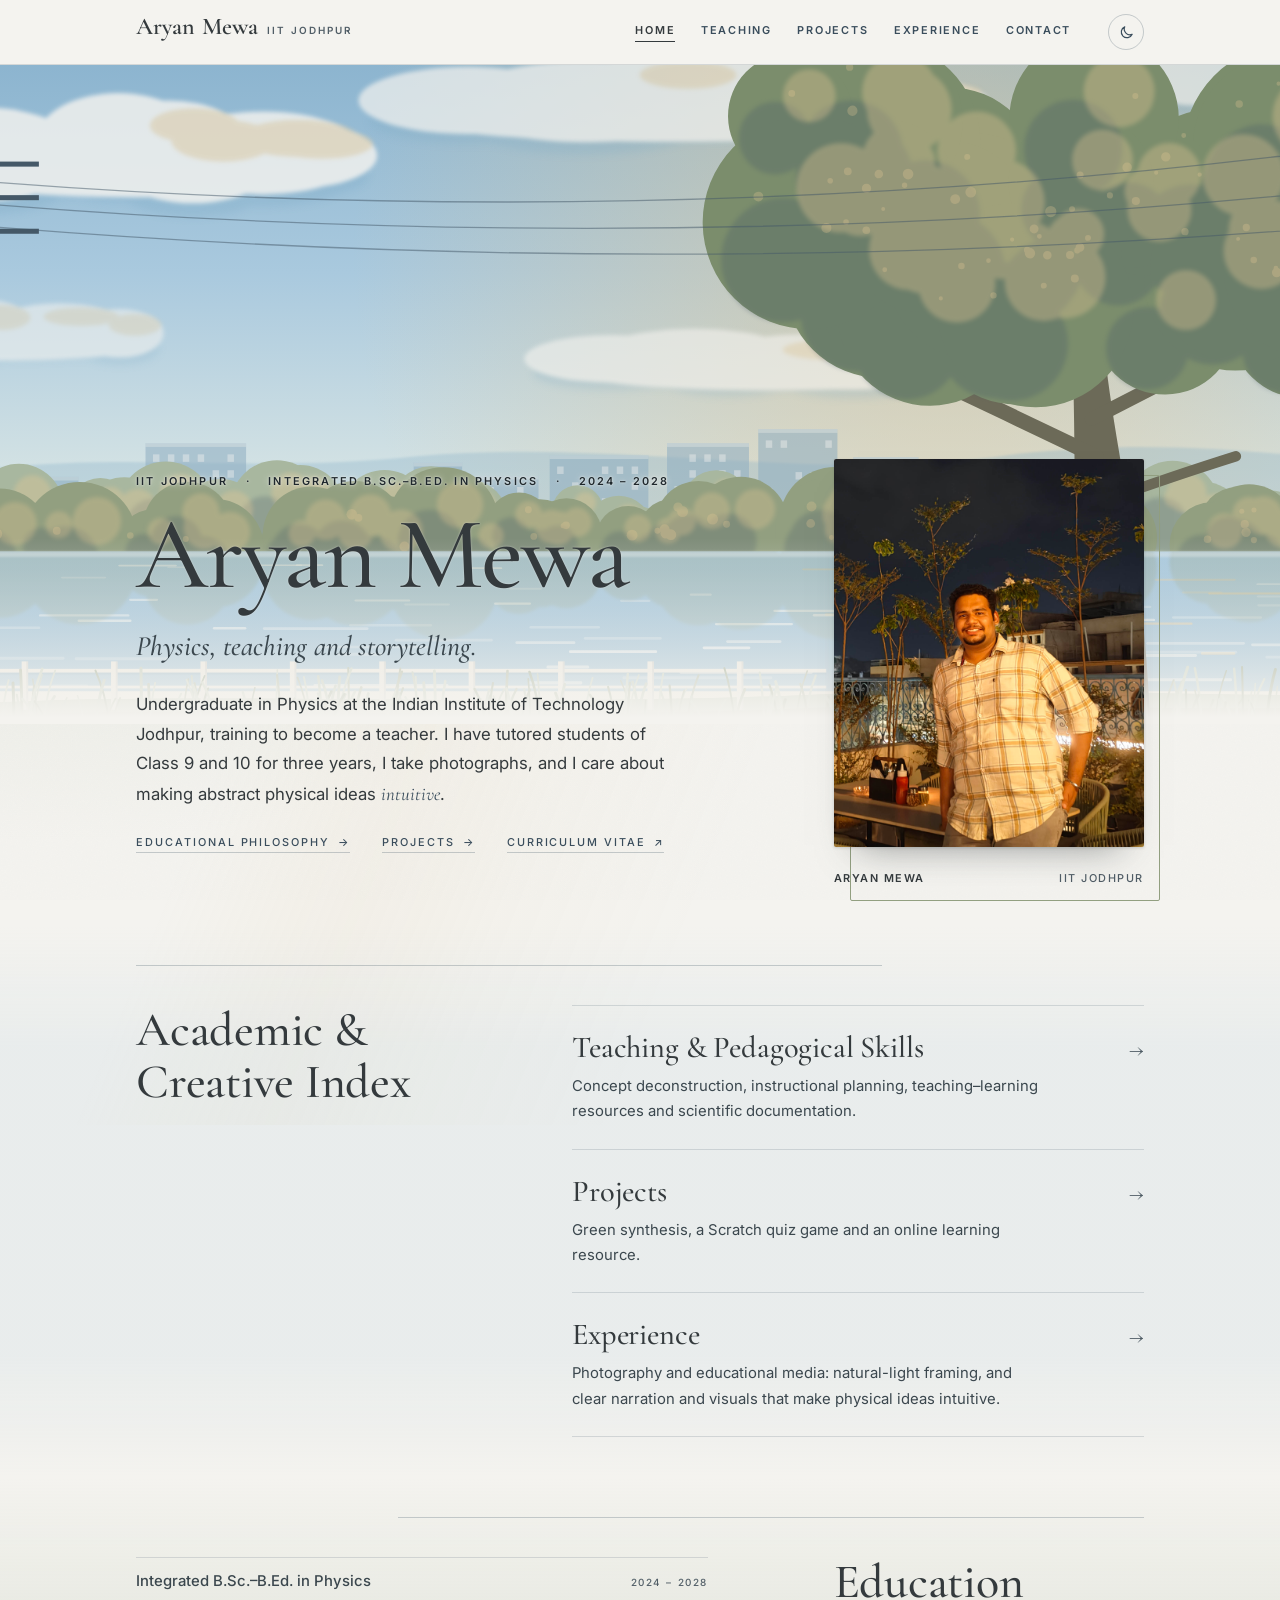
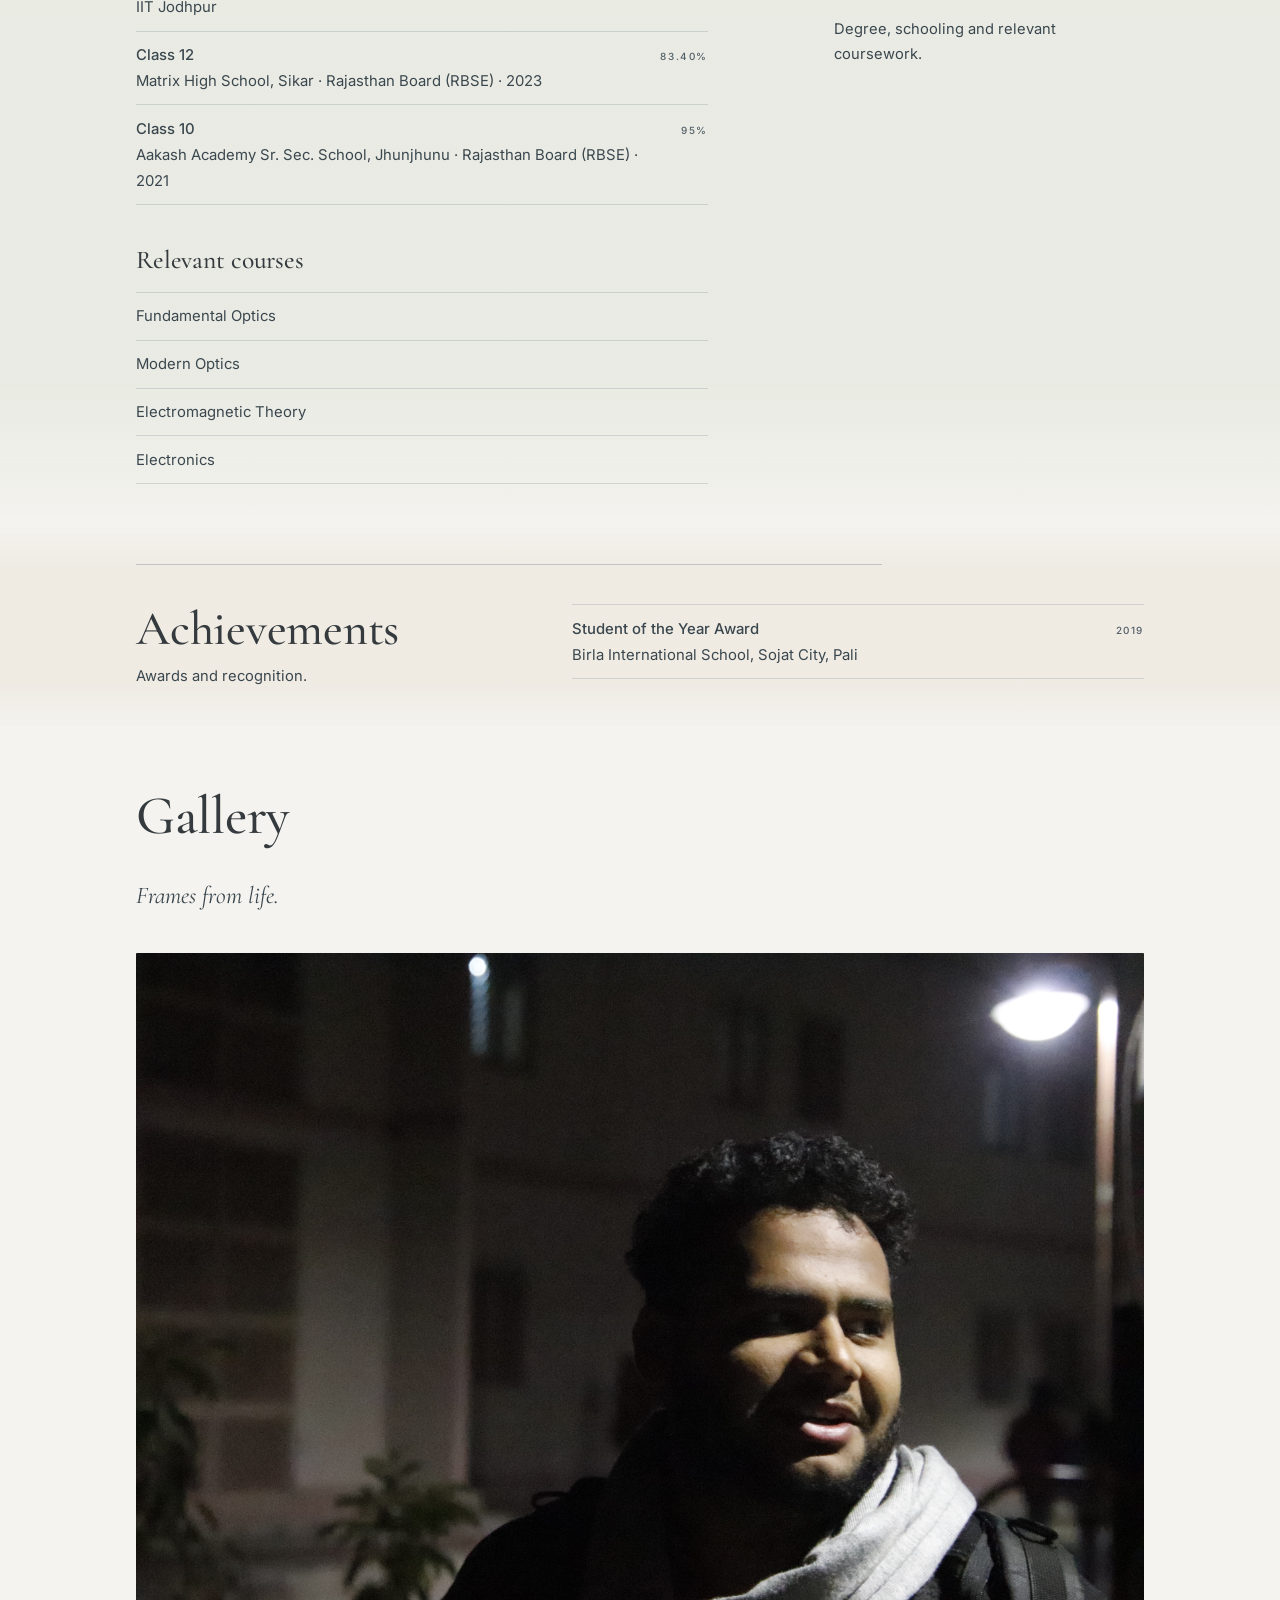
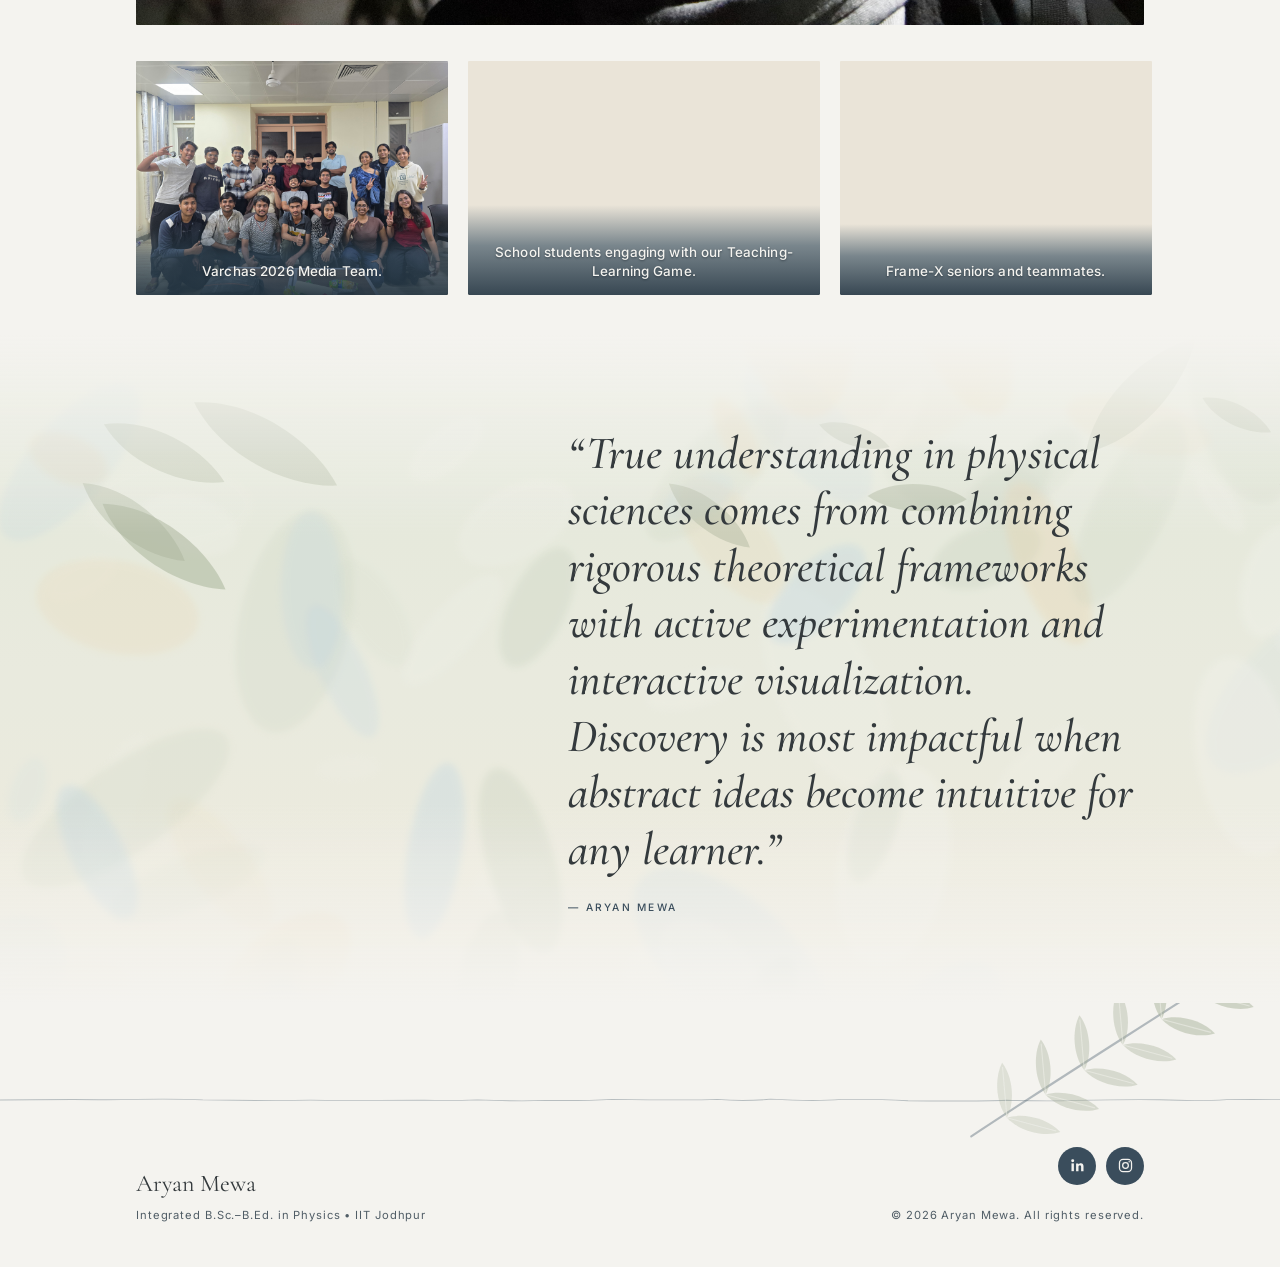
==== commit b6dcbc7a: "Add new gallery photograph" ====
--- a/index.html
+++ b/index.html
@@ -6,8 +6,8 @@
   <title>Aryan Mewa — Physics, Pedagogy &amp; Creative Media | IIT Jodhpur</title>
   <meta name="description" content="Academic and creative portfolio of Aryan Mewa — Integrated B.Sc.–B.Ed. Student in Physics at the Indian Institute of Technology Jodhpur.">
   <meta name="theme-color" content="#F4F3EF">
-  <meta name="color-scheme" content="light dark">
-  <script>(function(){var t=null;try{t=localStorage.getItem('theme')}catch(e){}if(t!=='dark'&&t!=='light'){t=(window.matchMedia&&matchMedia('(prefers-color-scheme: dark)').matches)?'dark':'light'}document.documentElement.setAttribute('data-theme',t)})();</script>
+  <meta name="color-scheme" content="light">
+  <script>(function(){var t=null;try{t=localStorage.getItem('theme')}catch(e){}if(t!=='dark'){t='light'}document.documentElement.setAttribute('data-theme',t)})();</script>
   <link rel="preconnect" href="https://fonts.googleapis.com">
   <link rel="preconnect" href="https://fonts.gstatic.com" crossorigin>
   <link href="https://fonts.googleapis.com/css2?family=Cormorant+Garamond:ital,wght@0,400;0,500;0,600;1,400;1,500&family=Inter:wght@300;400;500;600&display=swap" rel="stylesheet">
